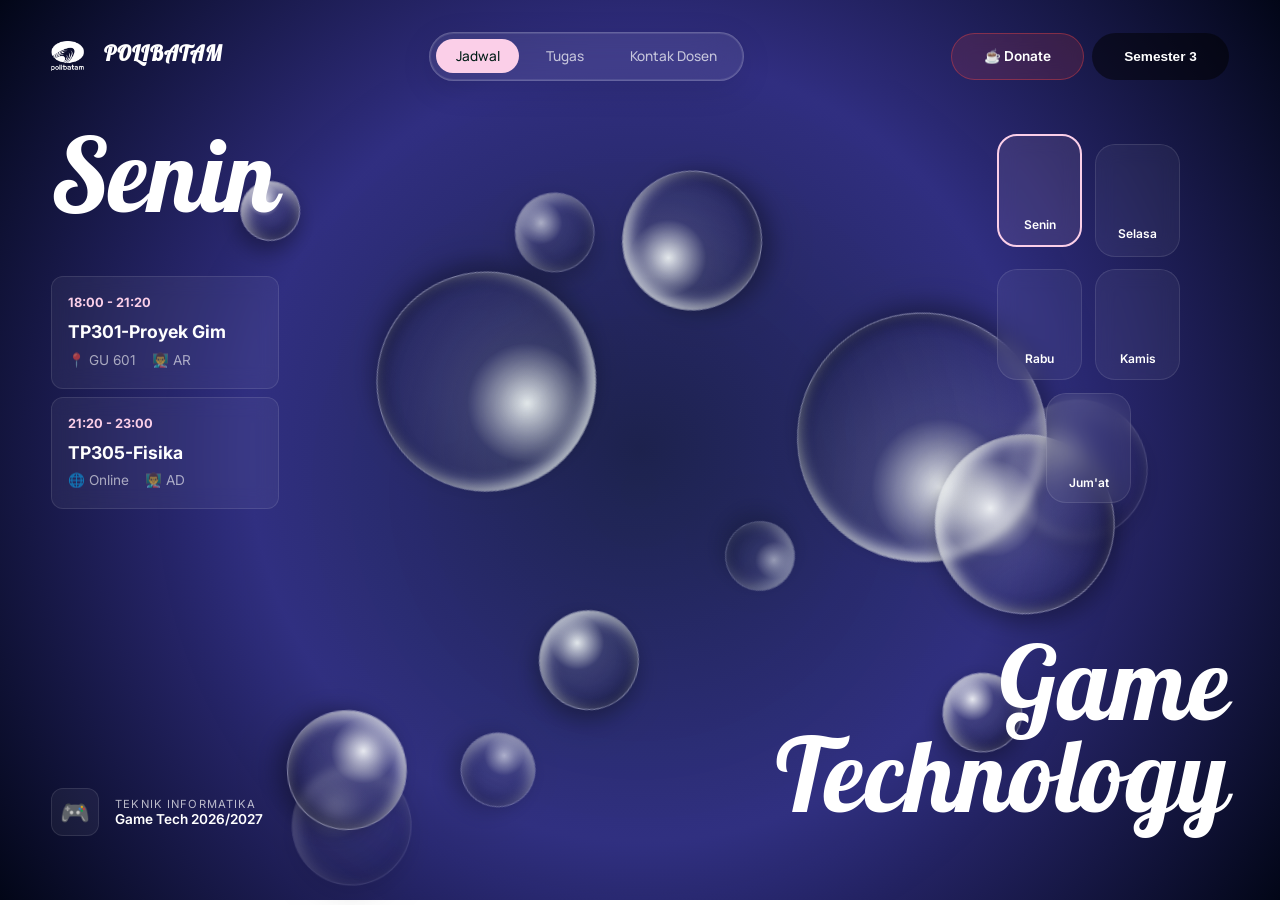
==== index.html @ 90d8cce2 "style: remove large spheres on mobile and enable soda bubbles globally" ====
<!DOCTYPE html>
<html lang="en">
<head>
    <meta charset="UTF-8">
    <meta name="viewport" content="width=device-width, initial-scale=1.0">
    <title>Jadwal Kuliah | Game Tech</title>
    <link href="https://fonts.googleapis.com/css2?family=Outfit:wght@400;700;900&family=Inter:wght@400;500;700&family=Manrope:wght@400;700&family=Galada&display=swap" rel="stylesheet">
        <script>
        // Mobile WebGL Performance Optimization: Cap devicePixelRatio to 1
        if (window.innerWidth <= 1024) {
            Object.defineProperty(window, 'devicePixelRatio', {
                get: function() { return 1; }
            });
        }
    </script>
    <script src="https://cdnjs.cloudflare.com/ajax/libs/gsap/3.12.2/gsap.min.js"></script>
    <script type="module" src="https://unpkg.com/@google/model-viewer/dist/model-viewer.min.js"></script>
    <link rel="stylesheet" href="style.css?v=2.0">
</head>
<body class="theme-senin">
    <div id="bubbles-container"></div>

    <header class="header">
        <div class="logo">
            <img src="./logo.png" alt="Logo Polibatam" height="30" style="object-fit: contain;">
            <span>POLIBATAM</span>
        </div>
        <nav class="nav glass">
            <a href="#" class="nav-item active">Jadwal</a>
            <a href="#" class="nav-item" onclick="openTaskModal(); return false;">Tugas</a>
            <a href="#" class="nav-item" onclick="openContactModal(); return false;">Kontak Dosen</a>
        </nav>
        <div class="header-actions" style="display: flex; gap: 0.5rem;">
            <a href="https://trakteer.id/zura-w/tip" target="_blank" class="contact-btn donate-btn">☕ Donate</a>
            <button class="contact-btn" onclick="openAdminModal()">Semester 3</button>
        </div>
    </header>

    <main class="hero">
        <div class="hero-content">
            <!-- Background floating tech items (formerly leaves) -->
            <div class="leaves-container">
                <div class="leaf water-bubble l1"></div>
                <div class="leaf water-bubble l2"></div>
                <div class="leaf water-bubble l3"></div>
                <div class="leaf water-bubble l4"></div>
            </div>

            <!-- Left Column: Dynamic Schedule -->
            <div class="hero-left">
                <h1 class="main-title large-animation-1" id="day-title">Senin</h1>
                <div class="description" id="schedule-list">
                    <!-- Injected via JS -->
                </div>
                
                <div class="award-badge">
                    <div class="award-icon" id="award-icon">🎮</div>
                    <div class="award-text">
                        <span class="award-title">TEKNIK INFORMATIKA</span>
                        <span class="award-subtitle">Game Tech 2026/2027</span>
                    </div>
                </div>
            </div>

            <div class="berries-container-bg">
                <div class="berry water-bubble b7"></div>
                <div class="berry water-bubble b8"></div>
                <div class="berry water-bubble b9"></div>
            </div>

            <!-- Center Product: Tech Model -->
            <div class="hero-center">
                <model-viewer id="product-model" loading="lazy" src="./models/controller.glb" alt="3D Model" camera-controls
                    disable-zoom shadow-intensity="1" environment-image="neutral" exposure="1.0"
                    interaction-prompt="none" camera-orbit="0deg 90deg 100%" field-of-view="30deg"
                    class="main-product-3d">
                </model-viewer>
            </div>
            
            <!-- Detail Card Overlay -->
            <div class="detail-overlay" id="detail-overlay">
                <div class="detail-card" id="detail-card">
                    <button class="close-btn" onclick="closeDetail()">×</button>
                    <h3 id="detail-course">Course Name</h3>
                    <div class="detail-row">
                        <span class="detail-label">🕒 Waktu</span>
                        <span class="detail-value" id="detail-time">--:--</span>
                    </div>
                    <div class="detail-row">
                        <span class="detail-label">📍 Tipe Kelas</span>
                        <span class="detail-value" id="detail-type">Online / Offline</span>
                    </div>
                    <div class="detail-row">
                        <span class="detail-label">👨‍🏫 Dosen Pengajar</span>
                        <span class="detail-value" id="detail-lecturer">Lecturer Name</span>
                    </div>
                    <div class="detail-row">
                        <span class="detail-label">✉️ Kontak</span>
                        <span class="detail-value" id="detail-contact">email@polibatam.ac.id</span>
                    </div>
                </div>
            </div>

            <!-- Contact Modal Overlay -->
            <div class="modal-overlay" id="contact-modal">
                <div class="modal-card">
                    <button class="close-btn" onclick="closeContactModal()">×</button>
                    <h3>Kontak Dosen</h3>
                    
                    <div class="contact-group">
                        <h4>Dosen Wali</h4>
                        <div class="contact-card-mini">
                            <img src="https://if.polibatam.ac.id/storage/dosen/S7KZIwdkbjGWcaetMgFzHKLvYFH57xmQsiAIWyz0.jpg" class="contact-avatar-img" onerror="this.style.display='none'; this.nextElementSibling.style.display='flex';">
                            <div class="contact-avatar" style="display:none;">AF</div>
                            <div class="contact-info">
                                <span class="contact-name">Ardiman Firmanda, S.S.T., M.Tr.Kom.</span>
                                <a href="mailto:ardiman@polibatam.ac.id" class="email-link contact-email">✉️ ardiman@polibatam.ac.id</a>
                            </div>
                        </div>
                    </div>

                    <div class="contact-group">
                        <h4>Dosen Mata Kuliah</h4>
                        <div id="contact-list-container">
                            <!-- Injected via JS -->
                        </div>
                    </div>
                </div>
            </div>

            <!-- Task Modal Overlay -->
            <div class="modal-overlay" id="task-modal">
                <div class="modal-card">
                    <button class="close-btn" onclick="closeTaskModal()">×</button>
                    <h3>Daftar Tugas</h3>
                    <ul class="task-list" id="task-list">
                        <!-- Injected via JS -->
                    </ul>
                </div>
            </div>

            <!-- Admin Modal Overlay -->
            <div class="modal-overlay" id="admin-modal">
                <div class="modal-card">
                    <button class="close-btn" onclick="closeAdminModal()">×</button>
                    <h3>Admin Panel (Upload Tugas)</h3>
                    
                    <div id="login-section">
                        <p style="margin-bottom: 1rem; color: #fbcfe8;">Masukkan Password Admin:</p>
                        <div class="task-input-container">
                            <input type="password" id="admin-pin" placeholder="Password..." onkeypress="if(event.key==='Enter') loginAdmin()">
                            <button class="add-task-btn" onclick="loginAdmin()">Login</button>
                        </div>
                        <p id="login-error" style="color: #ef4444; display: none; font-size: 0.9rem;">Password Salah!</p>
                    </div>

                    <div id="upload-section" style="display: none;">
                        <p style="margin-bottom: 0.5rem; color: #fbcfe8;">Deskripsi Tugas:</p>
                        <textarea id="admin-task-desc" placeholder="Tuliskan detail tugas... (Wajib)" rows="3" style="width: 100%; padding: 1rem; border-radius: 12px; border: 1px solid rgba(255,255,255,0.2); background: rgba(0,0,0,0.2); color: white; outline: none; font-family: var(--font-main); resize: none; margin-bottom: 1rem;"></textarea>
                        
                        <p style="margin-bottom: 0.5rem; color: #fbcfe8;">Screenshot Tugas (Opsional):</p>
                        <input type="file" id="admin-task-img" accept="image/*" style="margin-bottom: 1.5rem; color: white; width: 100%; padding: 0.5rem; background: rgba(255,255,255,0.05); border-radius: 8px;">
                        
                        <button class="add-task-btn" style="width: 100%; padding: 1rem;" onclick="adminSaveTask()">Upload & Simpan Tugas</button>
                    </div>
                </div>
            </div>

            <div class="berries-container">
                <div class="berry water-bubble b1"></div>
                <div class="berry water-bubble b2"></div>
                <div class="berry water-bubble b3"></div>
                <div class="berry water-bubble b4"></div>
                <div class="berry water-bubble b5"></div>
                <div class="berry water-bubble b6"></div>
            </div>

            <!-- Right Column: Days Carousel -->
            <div class="hero-right">
                <div class="product-carousel">
                    <div class="carousel-cards">
                        <div class="card active" data-day="senin">
                            <model-viewer class="card-model" loading="lazy" src="./models/controller.glb" auto-rotate rotation-per-second="30deg" interaction-prompt="none" disable-zoom camera-orbit="0deg 75deg 105%"></model-viewer>
                            <div class="card-info">Senin</div>
                        </div>
                        <div class="card" data-day="selasa">
                            <model-viewer class="card-model" loading="lazy" src="./models/laptop.glb" auto-rotate rotation-per-second="30deg" interaction-prompt="none" disable-zoom camera-orbit="0deg 75deg 105%"></model-viewer>
                            <div class="card-info">Selasa</div>
                        </div>
                        <div class="card" data-day="rabu">
                            <model-viewer class="card-model" loading="lazy" src="./models/handphone.glb" auto-rotate rotation-per-second="30deg" interaction-prompt="none" disable-zoom camera-orbit="0deg 75deg 105%"></model-viewer>
                            <div class="card-info">Rabu</div>
                        </div>
                        <div class="card" data-day="kamis">
                            <model-viewer class="card-model" loading="lazy" src="./models/keyboard.glb" auto-rotate rotation-per-second="30deg" interaction-prompt="none" disable-zoom camera-orbit="0deg 75deg 105%"></model-viewer>
                            <div class="card-info">Kamis</div>
                        </div>
                        <div class="card" data-day="jumat">
                            <model-viewer class="card-model" loading="lazy" src="./models/mouse.glb" auto-rotate rotation-per-second="30deg" interaction-prompt="none" disable-zoom camera-orbit="0deg 75deg 105%"></model-viewer>
                            <div class="card-info">Jum'at</div>
                        </div>
                    </div>
                </div>
                <h2 class="side-title large-animation-1">
                    <span class="outline">Game</span><br>
                    Technology
                </h2>
            </div>
        </div>
    </main>

    
<script src="script.js?v=4.4"></script>
</body>
</html>
---- style.css ----
:root {
            --bg-color: #0a0a0a;
            --text-color: #ffffff;
            --muted-color: rgba(255, 255, 255, 0.7);
            --glass-bg: rgba(255, 255, 255, 0.05);
            --glass-border: rgba(255, 255, 255, 0.1);
            --font-main: 'Inter', sans-serif;
            --font-heading: 'Galada', cursive;

            /* Dynamic Background Variables - Default (Senin) */
            --bg-inner: #0f172a;
            --bg-mid: #312e81;
            --bg-outer: #020617;
        }

        /* Global Scrollbar Hiding */
        ::-webkit-scrollbar { display: none; }
        html, body {
            -ms-overflow-style: none;
            scrollbar-width: none;
        }

        * { margin: 0; padding: 0; box-sizing: border-box; }

        body {
            background: radial-gradient(circle at center, var(--bg-inner) 0%, var(--bg-mid) 50%, var(--bg-outer) 100%);
            color: var(--text-color);
            font-family: var(--font-main);
            overflow: hidden;
            height: 100dvh;
            transition: background 1.2s cubic-bezier(0.4, 0, 0.2, 1);
        }

        .donate-btn {
            background: rgba(239, 68, 68, 0.15) !important;
            border: 1px solid rgba(239, 68, 68, 0.4) !important;
            color: white !important;
            text-decoration: none;
            display: inline-flex;
            align-items: center;
            backdrop-filter: blur(10px);
        }
        .donate-btn:hover {
            background: rgba(239, 68, 68, 0.3) !important;
            border-color: rgba(239, 68, 68, 0.8) !important;
            box-shadow: 0 0 15px rgba(239, 68, 68, 0.3);
            transform: translateY(-2px);
        }

        /* Themes for days (Game Technology Vibe) */
        body.theme-senin { --bg-inner: #1e1b4b; --bg-mid: #312e81; --bg-outer: #020617; } /* Neon Indigo */
        body.theme-selasa { --bg-inner: #064e3b; --bg-mid: #022c22; --bg-outer: #000000; } /* Matrix Green */
        body.theme-rabu { --bg-inner: #1e3a8a; --bg-mid: #172554; --bg-outer: #020617; } /* Tech Blue */
        body.theme-kamis { --bg-inner: #701a75; --bg-mid: #4a044e; --bg-outer: #000000; } /* RGB Magenta */
        body.theme-jumat { --bg-inner: #7f1d1d; --bg-mid: #450a0a; --bg-outer: #000000; } /* Crimson Red */

        #bubbles-container { position: fixed; top: 0; left: 0; width: 100%; height: 100%; pointer-events: none; z-index: 0; overflow: hidden; }
        .bubble-img { position: absolute; pointer-events: none; filter: brightness(2) contrast(0.8); }

        @keyframes floatUpImg {
            0% { transform: translateY(0) translateX(0) rotate(0deg); opacity: 0; }
            10% { opacity: 0.3; }
            90% { opacity: 0.3; }
            100% { transform: translateY(-110dvh) translateX(30px) rotate(360deg); opacity: 0; }
        }

        .header { display: flex; justify-content: space-between; align-items: center; padding: 2rem 4%; position: fixed; top: 0; width: 100%; z-index: 100; }
        .logo { display: flex; align-items: center; gap: 1.2rem; font-weight: 700; font-size: 1.3rem; font-family: var(--font-heading); letter-spacing: 1px;}
        .nav.glass { display: flex; gap: 0.5rem; padding: 0.4rem; border-radius: 100px; position: relative; background: rgba(255, 255, 255, 0.08); border: 1px solid rgba(255, 255, 255, 0.2); box-shadow: 0 8px 32px rgba(0, 0, 0, 0.1), inset 0 0 0 1px rgba(255, 255, 255, 0.1); backdrop-filter: blur(20px); }
        .nav-item { font-family: 'Manrope', sans-serif; color: var(--muted-color); text-decoration: none; font-size: 0.85rem; font-weight: 500; padding: 0.5rem 1.2rem; border-radius: 100px; transition: all 0.3s ease; }
        .nav-item:hover, .nav-item.active { background: #fbcfe8; color: #011d17; }
        .contact-btn { background: rgba(0, 0, 0, 0.5); color: white; border: none; padding: 0.9rem 2rem; border-radius: 100px; font-weight: 600; font-size: 0.85rem; cursor: pointer; transition: all 0.3s ease; }
        .contact-btn:hover { background: rgba(0, 0, 0, 0.7); transform: translateY(-2px); }

        .hero { height: 100dvh; display: flex; align-items: center; justify-content: center; padding: 0 4%; padding-top: 5rem; }
        .hero-content { display: flex; justify-content: space-between; align-items: stretch; width: 100%; max-width: 100%; padding: 0; height: 100%; position: relative; }

        .main-title, .side-title { font-family: var(--font-heading); font-size: clamp(4rem, 8vw, 8rem); line-height: 0.9; font-weight: 400; color: white; margin-bottom: 1rem;}
        .outline { color: var(--text-color); }

        .leaves-container { position: absolute; top: 0; left: 0; width: 100%; height: 100%; pointer-events: none; z-index: -1; transition: transform 0.1s ease-out; }
        .leaf { position: absolute; width: 60px; height: 60px; pointer-events: none; z-index: -1; filter: drop-shadow(0 5px 15px rgba(0, 0, 0, 0.2)); }
        .l1 { top: 10%; left: 15%; } .l2 { top: 40%; left: 80%; width: 140px; height: 140px; opacity: 0.4; } .l3 { top: 70%; left: 75%; width: 80px; height: 80px; } .l4 { top: 85%; left: 20%; width: 120px; height: 120px; opacity: 0.3; }

        .water-bubble {
            border-radius: 50%;
            background: radial-gradient(circle at 35% 35%, rgba(255, 255, 255, 0.9) 0%, rgba(255, 255, 255, 0.1) 30%, rgba(0, 0, 0, 0.1) 80%, rgba(255, 255, 255, 0.3) 100%);
            box-shadow: 
                inset -5px -5px 15px rgba(0, 0, 0, 0.3),
                inset 5px 5px 15px rgba(255, 255, 255, 0.8),
                0 10px 20px rgba(0, 0, 0, 0.3);
            backdrop-filter: blur(5px);
            border: 1px solid rgba(255, 255, 255, 0.4);
            will-change: transform;
        }

        .hero-left { display: flex; flex-direction: column; height: 100%; padding: 4rem 0; gap: 1.5rem; z-index: 100; max-width: 450px;}
        .description { color: var(--muted-color); font-size: 1rem; line-height: 1.6; }
        
        .schedule-item { background: rgba(255,255,255,0.05); padding: 1rem; border-radius: 12px; border: 1px solid rgba(255,255,255,0.1); margin-bottom: 0.5rem; backdrop-filter: blur(10px); cursor: pointer; transition: all 0.3s ease; }
        .schedule-item:hover { background: rgba(255,255,255,0.15); transform: translateX(10px); border-color: rgba(255,255,255,0.4); }
        .schedule-time { font-size: 0.8rem; color: #fbcfe8; font-weight: 700; margin-bottom: 0.3rem;}
        .schedule-course { font-size: 1.1rem; font-weight: 700; color: white; margin-bottom: 0.2rem;}
        .schedule-detail { font-size: 0.85rem; color: rgba(255,255,255,0.6); display: flex; gap: 1rem;}
        .schedule-detail span { display: flex; align-items: center; gap: 0.3rem;}

        .award-badge { display: flex; align-items: center; gap: 1rem; margin-top: auto; }
        .award-icon { width: 48px; height: 48px; background: var(--glass-bg); border: 1px solid var(--glass-border); border-radius: 12px; display: flex; align-items: center; justify-content: center; font-size: 1.5rem;}
        .award-text { display: flex; flex-direction: column; }
        .award-title { font-size: 0.7rem; letter-spacing: 0.1em; color: var(--muted-color); }
        .award-subtitle { font-size: 0.85rem; font-weight: 600; }

        .hero-center { display: flex; justify-content: center; align-items: center; position: absolute; top: 0; left: 0; width: 100%; height: 100%; z-index: 10; opacity: 0; animation: fadeIn 1.5s ease-out 0.3s forwards, float 6s ease-in-out infinite; pointer-events: none; background: radial-gradient(circle at center, rgba(16, 185, 129, 0.05) 0%, transparent 70%); }
        @keyframes fadeIn { to { opacity: 1; } }
        @keyframes float { 0%, 100% { transform: translateY(0); } 50% { transform: translateY(-20px); } }

        model-viewer, model-viewer:focus, model-viewer:focus-visible { outline: none !important; border: none !important; }
        .main-product-3d { width: 80vw; height: 80dvh; outline: none !important; --progress-bar-color: transparent; --poster-color: transparent; z-index: 1; position: fixed; top: 50%; left: 50%; transform: translate(-50%, -50%); pointer-events: none; }
        .main-product-3d[camera-controls] { pointer-events: auto; }

        .berries-container { position: absolute; top: 0; left: 0; width: 100%; height: 100%; pointer-events: none; z-index: 5; transition: transform 0.1s ease-out; }
        .berries-container-bg { position: absolute; top: 0; left: 0; width: 100%; height: 100%; pointer-events: none; z-index: 0; transition: transform 0.1s ease-out; }
        .berry { position: absolute; width: 120px; height: 120px; outline: none; filter: drop-shadow(0 10px 20px rgba(0, 0, 0, 0.3)); transition: transform 0.8s cubic-bezier(0.2, 0.8, 0.2, 1); }
        .b1 { top: 25%; left: 30%; width: 220px; height: 220px; } .b2 { top: 60%; left: 42%; width: 100px; height: 100px; } .b3 { top: 30%; left: 62%; width: 250px; height: 250px; } .b4 { top: 15%; left: 48%; width: 140px; height: 140px; } .b5 { top: 75%; left: 20%; width: 120px; height: 120px; } .b6 { top: 45%; left: 75%; width: 180px; height: 180px; } .b7 { top: 15%; left: 40%; width: 80px; height: 80px; opacity: 0.7; } .b8 { top: 50%; left: 55%; width: 70px; height: 70px; opacity: 0.6; } .b9 { top: 80%; left: 35%; width: 75px; height: 75px; opacity: 0.7; }

        .hero-right { display: flex; flex-direction: column; justify-content: space-between; align-items: flex-end; text-align: right; height: 100%; padding: 4rem 0; z-index: 100; width: 450px; pointer-events: none; }
        .product-carousel { display: flex; flex-direction: column; gap: 1.5rem; align-items: flex-end; pointer-events: auto; }
        .carousel-cards { display: flex; gap: 0.8rem; flex-wrap: wrap; justify-content: center; width: 280px; }
        
        .card { background: var(--glass-bg); border: 1px solid var(--glass-border); padding: 0.8rem 0.5rem; border-radius: 20px; display: flex; flex-direction: column; align-items: center; gap: 0.5rem; cursor: pointer; transition: all 0.4s cubic-bezier(0.175, 0.885, 0.32, 1.275); width: 85px; position: relative; backdrop-filter: blur(10px); text-align: center; }
        .card:hover { background: rgba(255, 255, 255, 0.12); border-color: rgba(255, 255, 255, 0.4); transform: translateY(-10px); }
        .card.active { border-color: #fbcfe8; border-width: 2px; background: rgba(251, 207, 232, 0.1); transform: translateY(-10px); }
        
        .card-model { width: 60px; height: 60px; outline: none; pointer-events: none; --progress-bar-color: transparent; --poster-color: transparent; filter: drop-shadow(0 5px 10px rgba(0,0,0,0.5)); transition: transform 0.5s cubic-bezier(0.34, 1.56, 0.64, 1); }
        .card:hover .card-model, .card.active .card-model { transform: scale(1.2); }
        
        .card-info { font-size: 0.75rem; font-weight: 600; color: white;}

        .side-title { align-self: flex-end; text-align: right; margin-bottom: 0;}

        /* Modal Styles */
        .modal-overlay {
            position: fixed;
            top: 0;
            left: 0;
            width: 100vw;
            height: 100dvh;
            display: flex;
            justify-content: center;
            align-items: center;
            z-index: 300;
            pointer-events: none;
            background: rgba(0,0,0,0.6);
            backdrop-filter: blur(10px);
            opacity: 0;
            transition: opacity 0.4s ease;
        }
        .modal-overlay.active { opacity: 1; pointer-events: auto; }
        .modal-card {
            background: rgba(255, 255, 255, 0.1);
            border: 1px solid rgba(255, 255, 255, 0.2);
            border-radius: 24px;
            padding: 2.5rem;
            width: 90%;
            max-width: 550px;
            max-height: 85dvh;
            overflow-y: auto;
            backdrop-filter: blur(25px);
            -webkit-backdrop-filter: blur(25px);
            box-shadow: 0 30px 60px rgba(0, 0, 0, 0.3), inset 0 0 0 1px rgba(255,255,255,0.1);
            color: white;
            position: relative;
            transform: translateY(30px) scale(0.95);
            transition: all 0.4s cubic-bezier(0.175, 0.885, 0.32, 1.275);
        }
        .modal-overlay.active .modal-card { transform: translateY(0) scale(1); }
        .modal-card h3 { font-size: 1.8rem; margin-bottom: 1rem; font-weight: 700; border-bottom: 1px solid rgba(255, 255, 255, 0.2); padding-bottom: 1rem; font-family: var(--font-heading); letter-spacing: 1px; }
        .contact-group h4 { font-size: 0.9rem; color: #fbcfe8; margin: 1.5rem 0 0.5rem 0; text-transform: uppercase; letter-spacing: 1px; }
        .email-link { color: inherit; text-decoration: none; transition: opacity 0.2s; }
        .email-link:hover { opacity: 0.7; text-decoration: underline; }

        /* Contact Cards */
        .contact-grid { display: flex; flex-direction: column; gap: 0.8rem; }
        .contact-card-mini { background: rgba(255, 255, 255, 0.03); border: 1px solid rgba(255, 255, 255, 0.08); border-radius: 16px; padding: 1rem; display: flex; align-items: center; gap: 1rem; transition: all 0.3s; }
        .contact-card-mini:hover { background: rgba(255, 255, 255, 0.08); transform: translateX(5px); border-color: rgba(255,255,255,0.2); box-shadow: 0 10px 20px rgba(0,0,0,0.2); }
        .contact-avatar { width: 45px; height: 45px; border-radius: 12px; background: linear-gradient(135deg, #fbcfe8, #a855f7); color: #011d17; display: flex; justify-content: center; align-items: center; font-weight: 800; font-size: 1.1rem; flex-shrink: 0; box-shadow: 0 4px 10px rgba(168, 85, 247, 0.3); }
        .contact-avatar-img { width: 45px; height: 45px; border-radius: 12px; object-fit: cover; flex-shrink: 0; box-shadow: 0 4px 10px rgba(0,0,0,0.3); }
        .contact-info { display: flex; flex-direction: column; gap: 0.2rem; }
        .contact-name { font-weight: 700; font-size: 0.95rem; }
        .contact-email { font-size: 0.85rem; opacity: 0.9; }

        /* Task Modal Styles */
        .task-input-container { display: flex; gap: 0.5rem; margin-bottom: 1.5rem; }
        .task-input-container input { flex: 1; padding: 0.8rem 1rem; border-radius: 12px; border: 1px solid rgba(255,255,255,0.2); background: rgba(0,0,0,0.2); color: white; outline: none; font-family: var(--font-main); transition: border-color 0.3s;}
        .task-input-container input:focus { border-color: #fbcfe8; }
        .add-task-btn { padding: 0.8rem 1.2rem; border-radius: 12px; border: none; background: #fbcfe8; color: #011d17; font-weight: 700; cursor: pointer; transition: transform 0.2s;}
        .add-task-btn:hover { transform: translateY(-2px); }
        .task-list { list-style: none; display: flex; flex-direction: column; gap: 1rem; padding: 0; margin: 0; }
        .task-item { display: flex; flex-direction: column; gap: 0.8rem; background: rgba(255,255,255,0.05); padding: 1.2rem; border-radius: 16px; border: 1px solid rgba(255,255,255,0.1); transition: all 0.3s cubic-bezier(0.4, 0, 0.2, 1); }
        .task-item:hover { background: rgba(255,255,255,0.08); border-color: rgba(255,255,255,0.2); transform: translateY(-2px); }
        .task-header { display: flex; justify-content: space-between; align-items: flex-start; }
        .task-header-left { display: flex; gap: 0.8rem; align-items: flex-start; flex: 1; }
        .task-checkbox { width: 22px; height: 22px; cursor: pointer; accent-color: #fbcfe8; flex-shrink: 0; margin-top: 3px; }
        .task-badges { display: flex; gap: 0.5rem; flex-wrap: wrap; margin-bottom: 0.4rem; }
        .task-badge { font-size: 0.65rem; padding: 0.2rem 0.6rem; border-radius: 100px; font-weight: 700; letter-spacing: 0.5px; text-transform: uppercase; }
        .badge-course { background: rgba(251, 207, 232, 0.2); color: #fbcfe8; border: 1px solid rgba(251, 207, 232, 0.3); }
        .badge-type { background: rgba(16, 185, 129, 0.2); color: #34d399; border: 1px solid rgba(16, 185, 129, 0.3); }
        .task-title { font-size: 1.1rem; font-weight: 700; color: white; margin: 0 0 0.3rem 0; line-height: 1.3; }
        .task-text { font-size: 0.9rem; line-height: 1.5; color: rgba(255,255,255,0.7); margin: 0; }
        .task-item.completed { opacity: 0.5; }
        .task-item.completed .task-title, .task-item.completed .task-text { text-decoration: line-through; }
        .task-meta { display: flex; flex-direction: column; gap: 0.4rem; margin-top: 0.5rem; font-family: monospace; font-size: 0.8rem; background: rgba(0,0,0,0.2); padding: 0.8rem; border-radius: 8px; }
        .meta-row { display: flex; gap: 0.5rem; color: rgba(255,255,255,0.5); }
        .meta-row.due { color: #f87171; }
        .task-image { width: 100%; max-height: 250px; object-fit: contain; border-radius: 8px; background: rgba(0,0,0,0.3); padding: 5px; margin-top: 0.5rem; cursor: zoom-in; }


        
        /* Custom scrollbar for modal */
        .modal-card::-webkit-scrollbar { width: 8px; }
        .modal-card::-webkit-scrollbar-track { background: rgba(255,255,255,0.05); border-radius: 10px; }
        .modal-card::-webkit-scrollbar-thumb { background: rgba(255,255,255,0.2); border-radius: 10px; }

        /* Detailed View Styles */
        .detail-overlay {
            position: fixed;
            top: 0;
            left: 50%; /* Center in the right half */
            width: 50%; /* Take up the entire right half */
            height: 100%;
            display: flex;
            justify-content: center;
            align-items: center;
            z-index: 200;
            pointer-events: none;
        }
        .detail-card {
            background: rgba(255, 255, 255, 0.1);
            border: 1px solid rgba(255, 255, 255, 0.2);
            border-radius: 24px;
            padding: 2.5rem;
            width: 100%;
            backdrop-filter: blur(25px);
            -webkit-backdrop-filter: blur(25px);
            box-shadow: 0 30px 60px rgba(0, 0, 0, 0.3), inset 0 0 0 1px rgba(255,255,255,0.1);
            opacity: 0;
            transform: translateY(30px) scale(0.95);
            color: white;
            position: relative;
        }
        .detail-card h3 {
            font-size: 1.8rem;
            margin-bottom: 1.5rem;
            font-weight: 700;
            border-bottom: 1px solid rgba(255, 255, 255, 0.2);
            padding-bottom: 1rem;
            font-family: var(--font-heading);
            letter-spacing: 1px;
        }
        .close-btn {
            position: absolute;
            top: 15px;
            right: 20px;
            background: none;
            border: none;
            color: white;
            font-size: 2rem;
            cursor: pointer;
            opacity: 0.6;
            transition: 0.3s;
        }
        .close-btn:hover { opacity: 1; transform: rotate(90deg) scale(1.1); }
        
        .detail-row {
            display: flex;
            justify-content: space-between;
            align-items: center;
            padding: 1rem 0;
            border-bottom: 1px solid rgba(255,255,255,0.05);
        }
        .detail-row:last-child { border-bottom: none; }
        
        .detail-label {
            color: var(--muted-color);
            font-size: 0.85rem;
            display: flex;
            align-items: center;
            gap: 0.5rem;
            font-weight: 500;
        }
        .detail-value {
            font-weight: 600;
            font-size: 0.95rem;
            text-align: right;
            max-width: 60%;
            line-height: 1.4;
        }

        @media (max-width: 1024px) {
            .header { display: grid; overflow: hidden; max-width: 100vw; box-sizing: border-box; grid-template-columns: auto auto; grid-template-rows: auto auto; gap: 1rem; justify-content: space-between; padding: 1rem; align-items: center; }
            .logo { grid-column: 1 / 2; grid-row: 1 / 2; font-size: 1rem; gap: 0.4rem; }
            .logo img { height: 20px; }
            .header-actions { grid-column: 2 / 3; grid-row: 1 / 2; justify-self: end; display: flex; flex-direction: row; flex-wrap: nowrap; justify-content: flex-end; align-items: center; max-width: 100%; min-width: 0; }
            .nav.glass { grid-column: 1 / 3; grid-row: 2 / 3; width: 100%; justify-content: center; border-radius: 12px; }
            .contact-btn { padding: 0.5rem 0.8rem; font-size: 0.75rem; }
            
            html { overflow-y: auto !important; overflow-x: hidden !important; height: auto !important; min-height: 100dvh !important; }
            body { overflow-x: hidden !important; overflow-y: visible !important; width: 100%; max-width: 100vw; height: auto !important; min-height: 100dvh !important; }
            .hero { overflow: visible !important; height: auto !important; min-height: 100dvh; display: block !important; }
            .hero-content { flex-direction: column; overflow: visible !important; height: auto !important; min-height: 100dvh; padding-top: 80px; justify-content: flex-start; display: flex; align-items: center; width: 100%; padding-bottom: 20px; }
            .hero-left { 
                max-width: 100%; width: 100%; padding: 0; margin-bottom: 1rem; z-index: 10; 
                display: flex; flex-direction: column; align-items: flex-start; text-align: left; height: auto;
            }
            #day-title { 
                margin-left: 1rem; margin-bottom: 0; 
                font-size: 3.5rem; 
                margin-top: -1rem;
            }
            .hero-right { 
                width: 100%; padding: 0; border-left: none; z-index: 10; 
                display: flex; align-items: center; justify-content: center; height: auto; margin-top: 0.5rem; 
                overflow: visible;
                position: relative;
            }
            .hero-right::after {
                content: '';
                position: absolute;
                right: 0;
                top: 0;
                bottom: 0;
                width: 40px;
                background: linear-gradient(to right, transparent, rgba(16, 20, 30, 0.9));
                pointer-events: none;
                z-index: 5;
            }
            .product-carousel { width: 100%; align-items: center; }
            .carousel-cards { 
                display: flex; 
                flex-wrap: nowrap !important; 
                justify-content: flex-start; 
                width: 100%; 
                gap: 1rem; 
                padding: 15px 1rem;
                overflow-x: auto;
                -webkit-overflow-scrolling: touch; 
                scrollbar-width: none; 
            }
            .carousel-cards::-webkit-scrollbar { display: none; }
            .card { 
                flex: 0 0 auto !important; 
                width: 65px; 
                padding: 0.4rem 0.2rem;
                gap: 0.2rem;
                border-radius: 12px;
            }
            .card:last-child { margin-right: 1rem; }
            .card-model { width: 35px; height: 35px; }
            .card-info { font-size: 0.6rem; }
            
            .hero-center { 
                display: flex !important; 
                position: relative !important; 
                top: auto !important; 
                left: auto !important; 
                width: 100vw !important; 
                height: 230px !important; 
                z-index: 15 !important;
                background: none !important;
                opacity: 1 !important;
                pointer-events: auto !important;
                margin: 0 !important;
            }
            .main-product-3d { 
                width: 100vw !important; 
                height: 230px !important; 
                position: relative !important; 
                top: auto !important; 
                left: auto !important; 
                transform: none !important; 
            }

            #schedule-list { 
                display: flex; 
                flex-wrap: nowrap; 
                overflow-x: auto; 
                width: 100vw; 
                margin-left: -1rem;
                margin-top: 0;
                padding: 0 1rem 1rem 1rem; 
                gap: 1rem; 
                -webkit-overflow-scrolling: touch; 
                scrollbar-width: none; 
            }
            #schedule-list::-webkit-scrollbar { display: none; }
            .schedule-item { 
                flex: 1 0 calc(50% - 0.5rem); 
                margin-bottom: 0; 
                min-width: 150px;
                padding: 0.8rem;
            }
            .schedule-course { font-size: 0.95rem; }
            .schedule-time { font-size: 0.75rem; }
            .schedule-detail { font-size: 0.75rem; flex-wrap: wrap; gap: 0.5rem; }

            .award-badge { 
                position: relative !important; 
                bottom: auto !important; 
                left: auto !important; 
                transform: none !important; 
                margin-top: 1rem; 
                align-self: center;
            }

            .side-title { align-self: center; text-align: center; margin-bottom: 1rem; display: none; }
            
            .leaves-container { display: none !important; }
            
            .detail-overlay { left: 0; width: 100%; padding: 0 1rem; justify-content: center; align-items: flex-start; padding-top: 120px; }
            .detail-card { width: 100%; padding: 1.5rem; max-height: 80dvh; right: 0; margin: auto; }
            .modal-card { width: 95%; padding: 1.5rem; }
            
            .contact-card-mini { flex-direction: column; text-align: center; padding: 1rem; }
        }




@media (max-width: 480px) {
    .header { gap: 0.5rem; padding: 0.8rem; }
    .logo { gap: 0.3rem; }
    .logo span { font-size: 0.9rem; }
    
    .header-actions { flex-direction: row; align-items: center; gap: 0.3rem; flex-wrap: nowrap; }
    .contact-btn { padding: 0.4rem 0.6rem; font-size: 0.7rem; }
    .donate-text { display: none; }
    .donate-btn { padding: 0.4rem 0.5rem; } /* more square for the icon */
    
    .nav.glass { 
        justify-content: center; 
        overflow-x: auto; 
        padding: 0.3rem; 
        scrollbar-width: none;
    }
    .nav.glass::-webkit-scrollbar { display: none; }
    .nav-item { 
        padding: 0.4rem 0.8rem; 
        font-size: 0.75rem; 
        white-space: nowrap; 
    }
    .hero-center { height: 180px !important; }
    .main-product-3d { height: 180px !important; }
}







/* CSS for Emoji Icons replacing 3D thumbnails */
.emoji-icon {
    display: flex;
    align-items: center;
    justify-content: center;
    font-size: 35px;
    line-height: 1;
    filter: drop-shadow(0 4px 6px rgba(0,0,0,0.5));
    width: 60px;
    height: 60px;
    transition: transform 0.5s cubic-bezier(0.34, 1.56, 0.64, 1);
}
.card:hover .emoji-icon, .card.active .emoji-icon {
    transform: scale(1.2);
}
@media (max-width: 1024px) {
    .emoji-icon {
        font-size: 24px;
        width: 35px;
        height: 35px;
    }
}
/* HIDE BIG BUBBLES ON MOBILE */
@media (max-width: 1024px) {
    .water-bubble, .leaves-container, .berries-container, .berries-container-bg {
        display: none !important;
    }
}
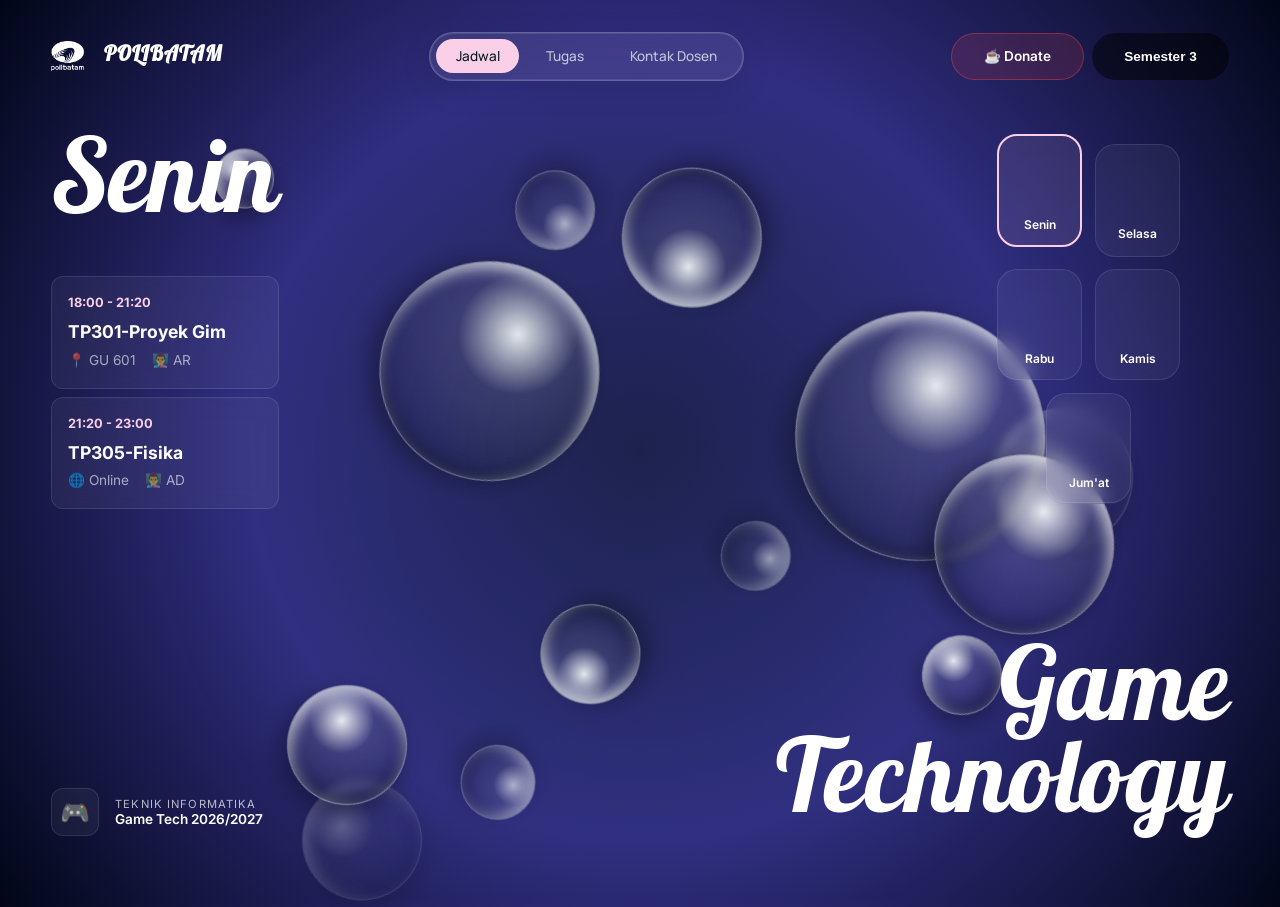
==== commit 5879f10a: "feat: close modals by clicking on backdrop overlay" ====
--- a/index.html
+++ b/index.html
@@ -102,7 +102,7 @@
             </div>
 
             <!-- Contact Modal Overlay -->
-            <div class="modal-overlay" id="contact-modal">
+            <div class="modal-overlay" id="contact-modal" onclick="if(event.target === this) closeContactModal()">
                 <div class="modal-card">
                     <button class="close-btn" onclick="closeContactModal()">×</button>
                     <h3>Kontak Dosen</h3>
@@ -129,7 +129,7 @@
             </div>
 
             <!-- Task Modal Overlay -->
-            <div class="modal-overlay" id="task-modal">
+            <div class="modal-overlay" id="task-modal" onclick="if(event.target === this) closeTaskModal()">
                 <div class="modal-card">
                     <button class="close-btn" onclick="closeTaskModal()">×</button>
                     <h3>Daftar Tugas</h3>
@@ -140,7 +140,7 @@
             </div>
 
             <!-- Admin Modal Overlay -->
-            <div class="modal-overlay" id="admin-modal">
+            <div class="modal-overlay" id="admin-modal" onclick="if(event.target === this) closeAdminModal()">
                 <div class="modal-card">
                     <button class="close-btn" onclick="closeAdminModal()">×</button>
                     <h3>Admin Panel (Upload Tugas)</h3>
@@ -226,3 +226,4 @@
 
 
 
+
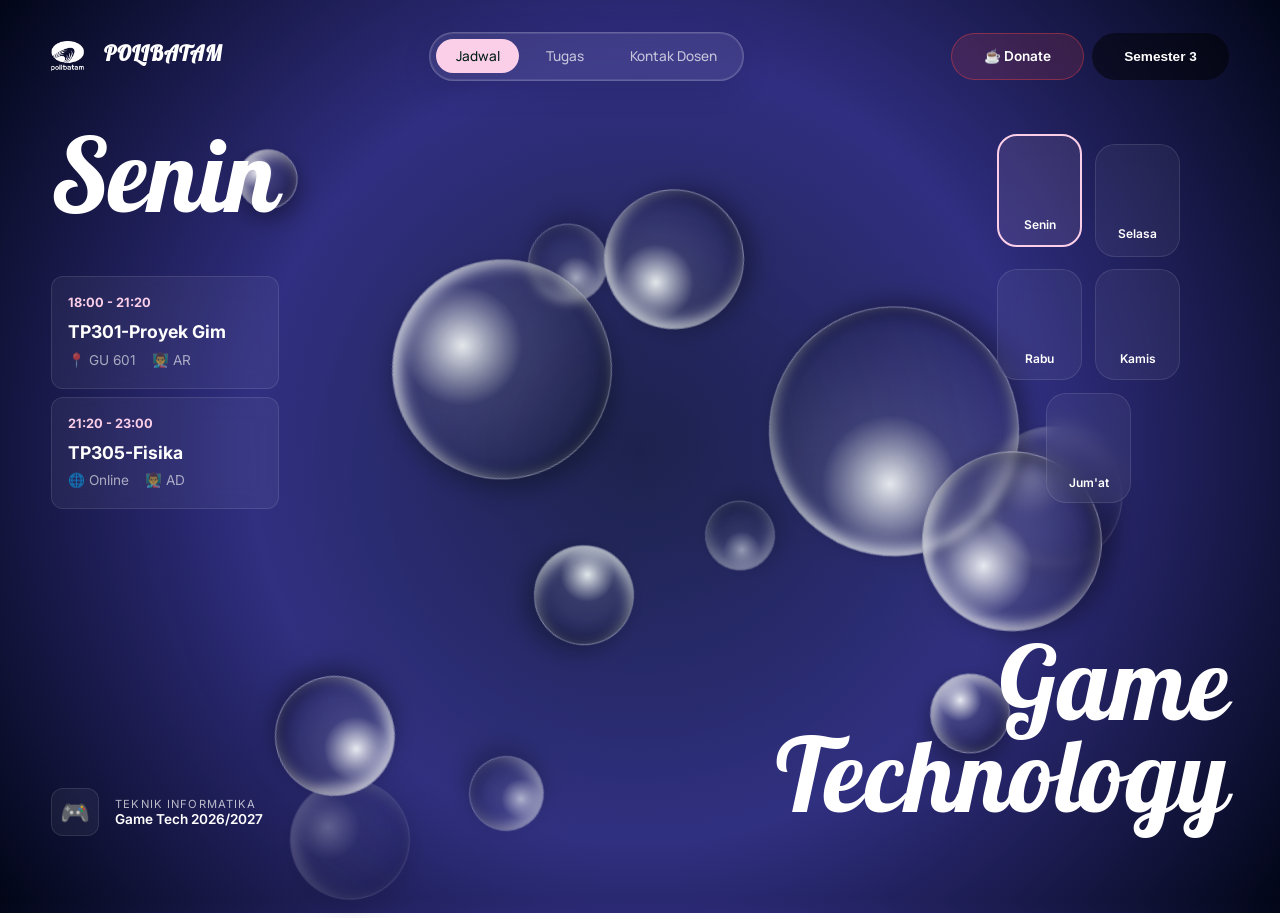
==== commit a8de069a: "feat: make modal headers sticky so they do not scroll out of view" ====
--- a/index.html
+++ b/index.html
@@ -104,9 +104,11 @@
             <!-- Contact Modal Overlay -->
             <div class="modal-overlay" id="contact-modal" onclick="if(event.target === this) closeContactModal()">
                 <div class="modal-card">
-                    <button class="close-btn" onclick="closeContactModal()">×</button>
-                    <h3>Kontak Dosen</h3>
-                    
+                    <div class="modal-header">
+                        <h3>Kontak Dosen</h3>
+                        <button class="close-btn" onclick="closeContactModal()">A-</button>
+                    </div>
+                    <div class="modal-body">
                     <div class="contact-group">
                         <h4>Dosen Wali</h4>
                         <div class="contact-card-mini">
@@ -125,26 +127,25 @@
                             <!-- Injected via JS -->
                         </div>
                     </div>
-                </div>
-            </div>
-
-            <!-- Task Modal Overlay -->
+                </div></div></div><!-- Task Modal Overlay -->
             <div class="modal-overlay" id="task-modal" onclick="if(event.target === this) closeTaskModal()">
                 <div class="modal-card">
-                    <button class="close-btn" onclick="closeTaskModal()">×</button>
-                    <h3>Daftar Tugas</h3>
+                    <div class="modal-header">
+                        <h3>Daftar Tugas</h3>
+                        <button class="close-btn" onclick="closeTaskModal()">A-</button>
+                    </div>
+                    <div class="modal-body">
                     <ul class="task-list" id="task-list">
                         <!-- Injected via JS -->
                     </ul>
-                </div>
-            </div>
-
-            <!-- Admin Modal Overlay -->
+                </div></div></div><!-- Admin Modal Overlay -->
             <div class="modal-overlay" id="admin-modal" onclick="if(event.target === this) closeAdminModal()">
                 <div class="modal-card">
-                    <button class="close-btn" onclick="closeAdminModal()">×</button>
-                    <h3>Admin Panel (Upload Tugas)</h3>
-                    
+                    <div class="modal-header">
+                        <h3>Admin Panel (Upload Tugas)</h3>
+                        <button class="close-btn" onclick="closeAdminModal()">A-</button>
+                    </div>
+                    <div class="modal-body">
                     <div id="login-section">
                         <p style="margin-bottom: 1rem; color: #fbcfe8;">Masukkan Password Admin:</p>
                         <div class="task-input-container">
@@ -163,10 +164,7 @@
                         
                         <button class="add-task-btn" style="width: 100%; padding: 1rem;" onclick="adminSaveTask()">Upload & Simpan Tugas</button>
                     </div>
-                </div>
-            </div>
-
-            <div class="berries-container">
+                </div></div></div><div class="berries-container">
                 <div class="berry water-bubble b1"></div>
                 <div class="berry water-bubble b2"></div>
                 <div class="berry water-bubble b3"></div>
@@ -227,3 +225,5 @@
 
 
 
+
+
--- a/style.css
+++ b/style.css
@@ -160,11 +160,9 @@
             background: rgba(255, 255, 255, 0.1);
             border: 1px solid rgba(255, 255, 255, 0.2);
             border-radius: 24px;
-            padding: 2.5rem;
-            width: 90%;
+            padding: 0 !important; display: flex; flex-direction: column; overflow: hidden; width: 90%;
             max-width: 550px;
             max-height: 85dvh;
-            overflow-y: auto;
             backdrop-filter: blur(25px);
             -webkit-backdrop-filter: blur(25px);
             box-shadow: 0 30px 60px rgba(0, 0, 0, 0.3), inset 0 0 0 1px rgba(255,255,255,0.1);
@@ -174,7 +172,7 @@
             transition: all 0.4s cubic-bezier(0.175, 0.885, 0.32, 1.275);
         }
         .modal-overlay.active .modal-card { transform: translateY(0) scale(1); }
-        .modal-card h3 { font-size: 1.8rem; margin-bottom: 1rem; font-weight: 700; border-bottom: 1px solid rgba(255, 255, 255, 0.2); padding-bottom: 1rem; font-family: var(--font-heading); letter-spacing: 1px; }
+        .modal-card h3 { font-size: 1.8rem; font-weight: 700; font-family: var(--font-heading); letter-spacing: 1px; margin-bottom: 0; border-bottom: none; padding-bottom: 0; }
         .contact-group h4 { font-size: 0.9rem; color: #fbcfe8; margin: 1.5rem 0 0.5rem 0; text-transform: uppercase; letter-spacing: 1px; }
         .email-link { color: inherit; text-decoration: none; transition: opacity 0.2s; }
         .email-link:hover { opacity: 0.7; text-decoration: underline; }
@@ -217,9 +215,9 @@
 
         
         /* Custom scrollbar for modal */
-        .modal-card::-webkit-scrollbar { width: 8px; }
-        .modal-card::-webkit-scrollbar-track { background: rgba(255,255,255,0.05); border-radius: 10px; }
-        .modal-card::-webkit-scrollbar-thumb { background: rgba(255,255,255,0.2); border-radius: 10px; }
+        .modal-body::-webkit-scrollbar { width: 8px; }
+        .modal-body::-webkit-scrollbar-track { background: rgba(255,255,255,0.05); border-radius: 10px; }
+        .modal-body::-webkit-scrollbar-thumb { background: rgba(255,255,255,0.2); border-radius: 10px; }
 
         /* Detailed View Styles */
         .detail-overlay {
@@ -486,3 +484,20 @@
         display: none !important;
     }
 }
+
+.modal-header {
+    padding: 2.5rem 2.5rem 1rem 2.5rem;
+    flex-shrink: 0;
+    border-bottom: 1px solid rgba(255, 255, 255, 0.2);
+}
+.modal-body {
+    padding: 1rem 2.5rem 2.5rem 2.5rem;
+    overflow-y: auto;
+    flex-grow: 1;
+}
+@media (max-width: 480px) {
+    .modal-header { padding: 1.5rem 1.5rem 1rem 1.5rem; }
+    .modal-body { padding: 1rem 1.5rem 1.5rem 1.5rem; }
+}
+
+
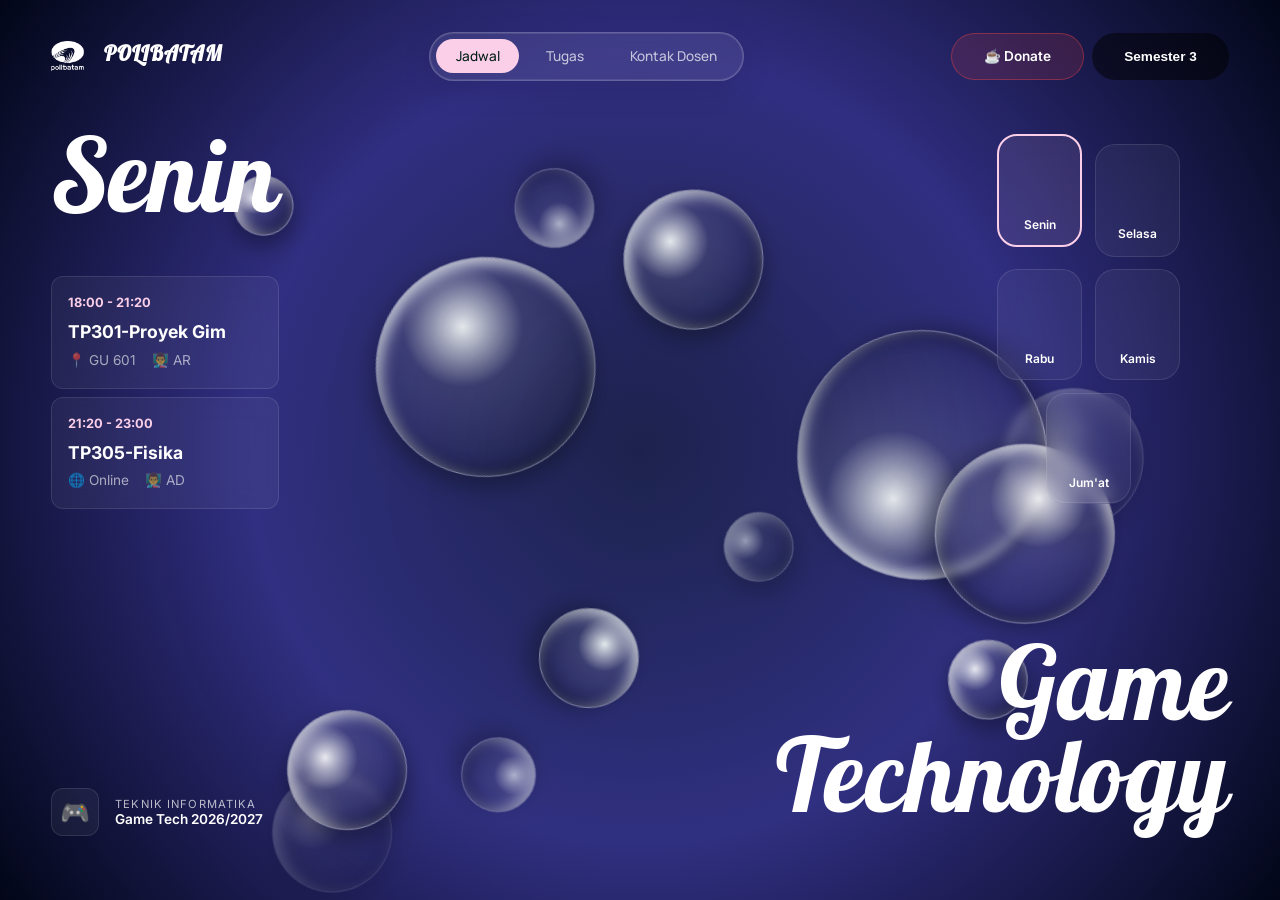
==== commit 54df2425: "fix: restore close button icon" ====
--- a/index.html
+++ b/index.html
@@ -106,7 +106,7 @@
                 <div class="modal-card">
                     <div class="modal-header">
                         <h3>Kontak Dosen</h3>
-                        <button class="close-btn" onclick="closeContactModal()">A-</button>
+                        <button class="close-btn" onclick="closeContactModal()">&times;</button>
                     </div>
                     <div class="modal-body">
                     <div class="contact-group">
@@ -132,7 +132,7 @@
                 <div class="modal-card">
                     <div class="modal-header">
                         <h3>Daftar Tugas</h3>
-                        <button class="close-btn" onclick="closeTaskModal()">A-</button>
+                        <button class="close-btn" onclick="closeTaskModal()">&times;</button>
                     </div>
                     <div class="modal-body">
                     <ul class="task-list" id="task-list">
@@ -143,7 +143,7 @@
                 <div class="modal-card">
                     <div class="modal-header">
                         <h3>Admin Panel (Upload Tugas)</h3>
-                        <button class="close-btn" onclick="closeAdminModal()">A-</button>
+                        <button class="close-btn" onclick="closeAdminModal()">&times;</button>
                     </div>
                     <div class="modal-body">
                     <div id="login-section">
@@ -227,3 +227,4 @@
 
 
 
+
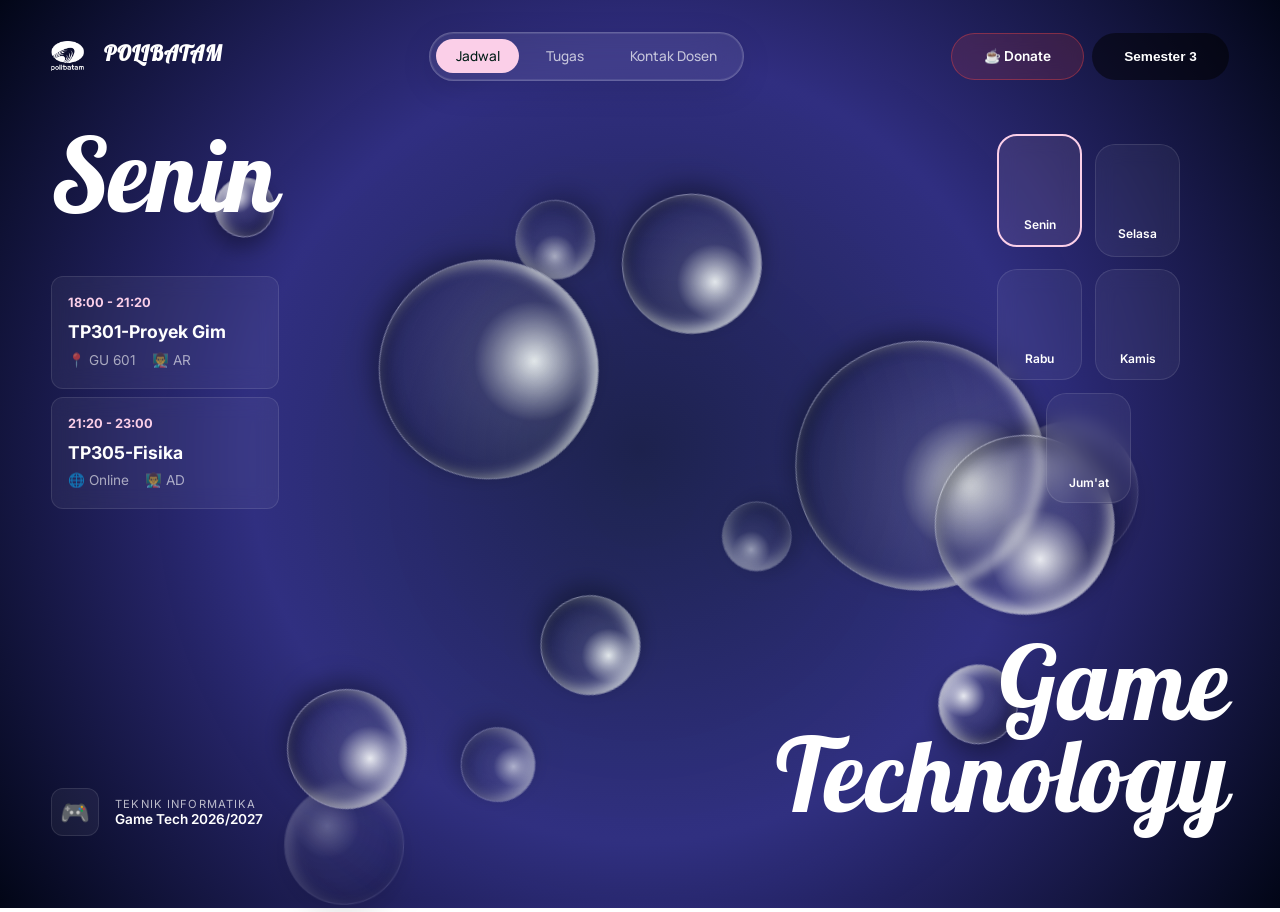
==== commit 4aed291e: "feat: replace admin panel modal with a beautiful user profile card" ====
--- a/index.html
+++ b/index.html
@@ -32,7 +32,7 @@
         </nav>
         <div class="header-actions" style="display: flex; gap: 0.5rem;">
             <a href="https://trakteer.id/zura-w/tip" target="_blank" class="contact-btn donate-btn">☕ Donate</a>
-            <button class="contact-btn" onclick="openAdminModal()">Semester 3</button>
+            <button class="contact-btn" onclick="openProfileModal()">Semester 3</button>
         </div>
     </header>
 
@@ -138,33 +138,30 @@
                     <ul class="task-list" id="task-list">
                         <!-- Injected via JS -->
                     </ul>
-                </div></div></div><!-- Admin Modal Overlay -->
-            <div class="modal-overlay" id="admin-modal" onclick="if(event.target === this) closeAdminModal()">
+                </div></div></div><!-- Profile Modal Overlay -->
+            <div class="modal-overlay" id="profile-modal" onclick="if(event.target === this) closeProfileModal()">
                 <div class="modal-card">
                     <div class="modal-header">
-                        <h3>Admin Panel (Upload Tugas)</h3>
-                        <button class="close-btn" onclick="closeAdminModal()">&times;</button>
+                        <h3>My Profile</h3>
+                        <button class="close-btn" onclick="closeProfileModal()">&times;</button>
                     </div>
                     <div class="modal-body">
-                    <div id="login-section">
-                        <p style="margin-bottom: 1rem; color: #fbcfe8;">Masukkan Password Admin:</p>
-                        <div class="task-input-container">
-                            <input type="password" id="admin-pin" placeholder="Password..." onkeypress="if(event.key==='Enter') loginAdmin()">
-                            <button class="add-task-btn" onclick="loginAdmin()">Login</button>
-                        </div>
-                        <p id="login-error" style="color: #ef4444; display: none; font-size: 0.9rem;">Password Salah!</p>
-                    </div>
-
-                    <div id="upload-section" style="display: none;">
-                        <p style="margin-bottom: 0.5rem; color: #fbcfe8;">Deskripsi Tugas:</p>
-                        <textarea id="admin-task-desc" placeholder="Tuliskan detail tugas... (Wajib)" rows="3" style="width: 100%; padding: 1rem; border-radius: 12px; border: 1px solid rgba(255,255,255,0.2); background: rgba(0,0,0,0.2); color: white; outline: none; font-family: var(--font-main); resize: none; margin-bottom: 1rem;"></textarea>
-                        
-                        <p style="margin-bottom: 0.5rem; color: #fbcfe8;">Screenshot Tugas (Opsional):</p>
-                        <input type="file" id="admin-task-img" accept="image/*" style="margin-bottom: 1.5rem; color: white; width: 100%; padding: 0.5rem; background: rgba(255,255,255,0.05); border-radius: 8px;">
-                        
-                        <button class="add-task-btn" style="width: 100%; padding: 1rem;" onclick="adminSaveTask()">Upload & Simpan Tugas</button>
-                    </div>
-                </div></div></div><div class="berries-container">
+                        <div class="profile-wrapper">
+                            <img src="https://ui-avatars.com/api/?name=Zura&background=fbcfe8&color=011d17&size=150" class="profile-avatar" alt="Foto Profil">
+                            <h4 class="profile-name">Zura / Reihan</h4>
+                            <p class="profile-major">Game Technology 2026</p>
+                            <div class="profile-bio">
+                                Mahasiswa Politeknik Negeri Batam jurusan Teknik Informatika (Game Tech). Passionate di bidang pengembangan game dan UI/UX!
+                            </div>
+                            <div class="profile-socials">
+                                <a href="https://github.com/TontonanKu" target="_blank" class="social-link">GitHub</a>
+                                <a href="#" target="_blank" class="social-link">Instagram</a>
+                                <a href="#" target="_blank" class="social-link">LinkedIn</a>
+                            </div>
+                        </div>
+                    </div>
+                </div>
+            </div><div class="berries-container">
                 <div class="berry water-bubble b1"></div>
                 <div class="berry water-bubble b2"></div>
                 <div class="berry water-bubble b3"></div>
@@ -208,7 +205,7 @@
     </main>
 
     
-<script src="script.js?v=4.4"></script>
+<script src="script.js?v=4.5"></script>
 </body>
 </html>
 
@@ -228,3 +225,5 @@
 
 
 
+
+
--- a/style.css
+++ b/style.css
@@ -501,3 +501,74 @@
 }
 
 
+
+/* Profile Modal Styles */
+.profile-wrapper {
+    display: flex;
+    flex-direction: column;
+    align-items: center;
+    text-align: center;
+    padding: 1rem 0;
+}
+.profile-avatar {
+    width: 120px;
+    height: 120px;
+    border-radius: 50%;
+    object-fit: cover;
+    border: 4px solid rgba(255, 255, 255, 0.2);
+    box-shadow: 0 10px 25px rgba(0,0,0,0.3);
+    margin-bottom: 1.5rem;
+    transition: transform 0.3s ease;
+}
+.profile-avatar:hover {
+    transform: scale(1.05);
+}
+.profile-name {
+    font-size: 1.8rem;
+    font-weight: 800;
+    font-family: var(--font-heading);
+    color: white;
+    margin-bottom: 0.2rem;
+    text-shadow: 0 2px 5px rgba(0,0,0,0.5);
+}
+.profile-major {
+    font-size: 1rem;
+    color: #fbcfe8;
+    font-weight: 500;
+    margin-bottom: 1.5rem;
+    letter-spacing: 1px;
+}
+.profile-bio {
+    font-size: 0.95rem;
+    line-height: 1.6;
+    color: rgba(255,255,255,0.85);
+    background: rgba(0,0,0,0.2);
+    padding: 1.2rem;
+    border-radius: 16px;
+    border: 1px solid rgba(255,255,255,0.1);
+    margin-bottom: 2rem;
+    max-width: 90%;
+}
+.profile-socials {
+    display: flex;
+    gap: 1rem;
+    flex-wrap: wrap;
+    justify-content: center;
+}
+.social-link {
+    background: linear-gradient(135deg, rgba(255,255,255,0.1), rgba(255,255,255,0.05));
+    border: 1px solid rgba(255,255,255,0.2);
+    color: white;
+    text-decoration: none;
+    padding: 0.6rem 1.2rem;
+    border-radius: 20px;
+    font-size: 0.9rem;
+    font-weight: 600;
+    transition: all 0.3s;
+    backdrop-filter: blur(5px);
+}
+.social-link:hover {
+    background: rgba(255,255,255,0.2);
+    transform: translateY(-3px);
+    box-shadow: 0 5px 15px rgba(0,0,0,0.3);
+}
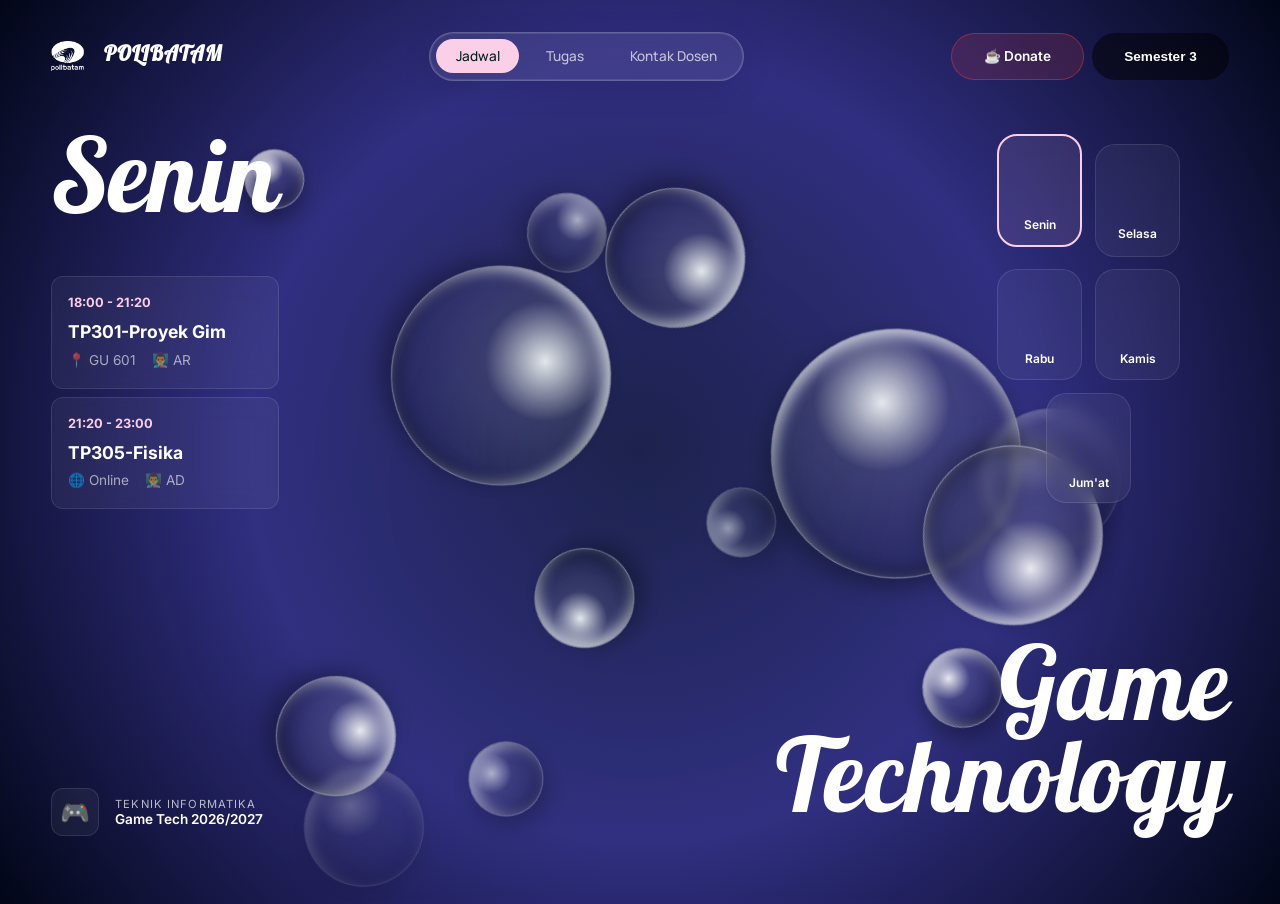
==== commit 8b50251e: "fix: correctly replace admin modal JS with profile modal JS" ====
--- a/index.html
+++ b/index.html
@@ -205,7 +205,7 @@
     </main>
 
     
-<script src="script.js?v=4.5"></script>
+<script src="script.js?v=4.6"></script>
 </body>
 </html>
 
@@ -227,3 +227,4 @@
 
 
 
+
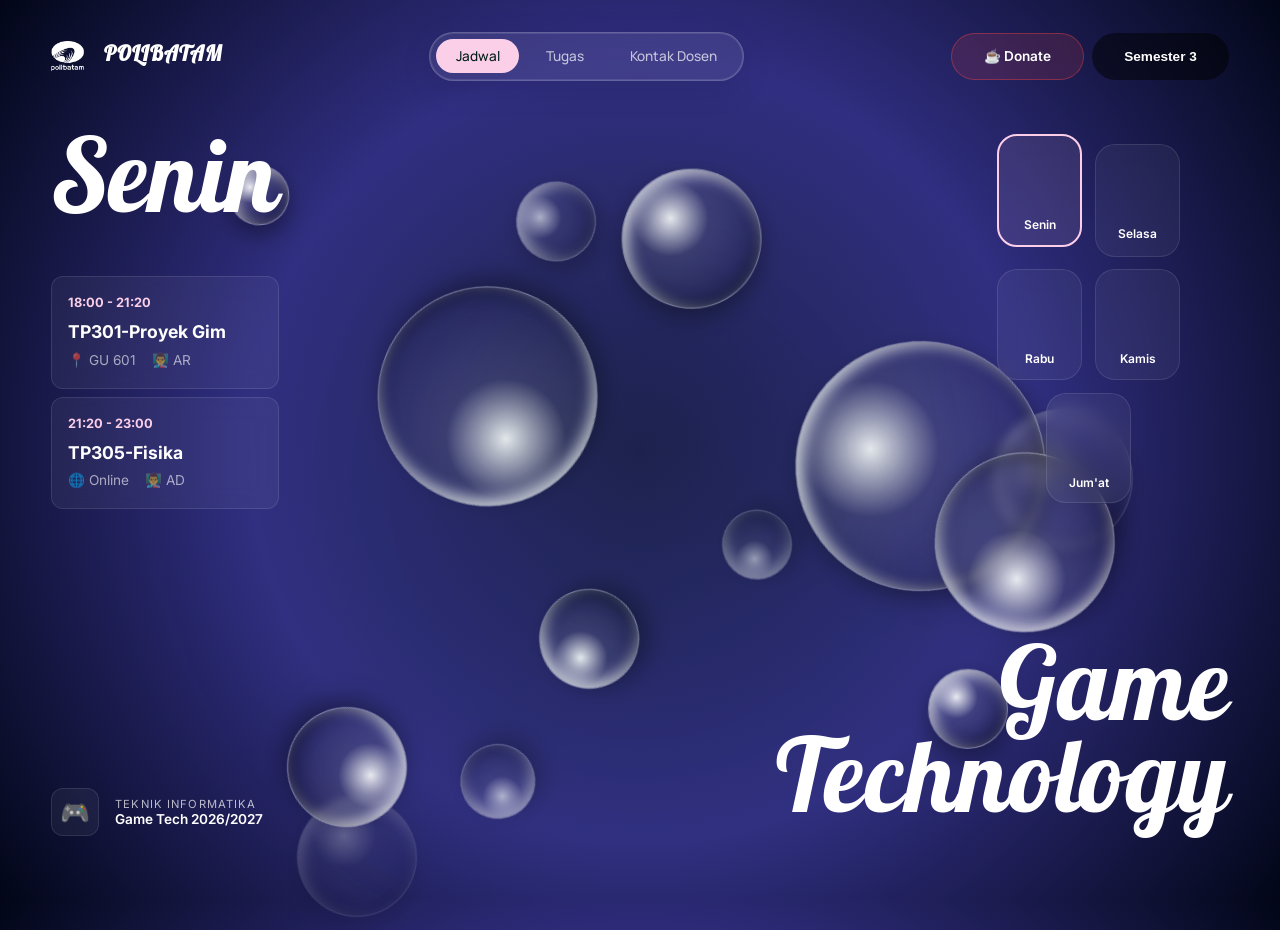
==== commit 187f84d6: "content: update profile bio based on user request" ====
--- a/index.html
+++ b/index.html
@@ -151,7 +151,7 @@
                             <h4 class="profile-name">Zura / Reihan</h4>
                             <p class="profile-major">Game Technology 2026</p>
                             <div class="profile-bio">
-                                Mahasiswa Politeknik Negeri Batam jurusan Teknik Informatika (Game Tech). Passionate di bidang pengembangan game dan UI/UX!
+                                Mahasiswa Politeknik Negeri Batam jurusan Teknik Informatika (Game Tech).
                             </div>
                             <div class="profile-socials">
                                 <a href="https://github.com/TontonanKu" target="_blank" class="social-link">GitHub</a>
@@ -228,3 +228,4 @@
 
 
 
+
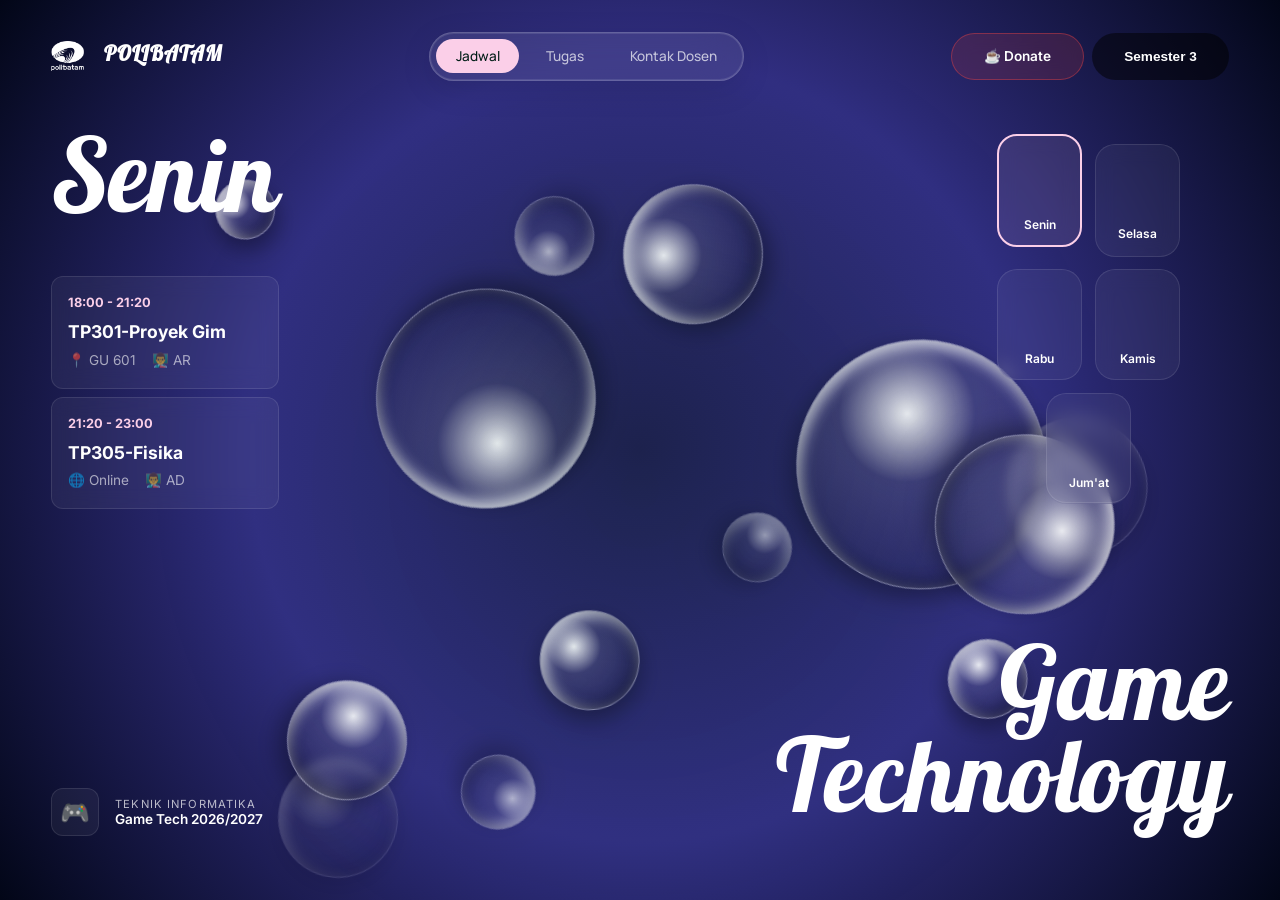
==== commit 6cfd1050: "content: add user profile picture" ====
--- a/index.html
+++ b/index.html
@@ -147,7 +147,7 @@
                     </div>
                     <div class="modal-body">
                         <div class="profile-wrapper">
-                            <img src="https://ui-avatars.com/api/?name=Zura&background=fbcfe8&color=011d17&size=150" class="profile-avatar" alt="Foto Profil">
+                            <img src="./profile.jpg" class="profile-avatar" alt="Foto Profil">
                             <h4 class="profile-name">Zura / Reihan</h4>
                             <p class="profile-major">Game Technology 2026</p>
                             <div class="profile-bio">
@@ -229,3 +229,5 @@
 
 
 
+
+
